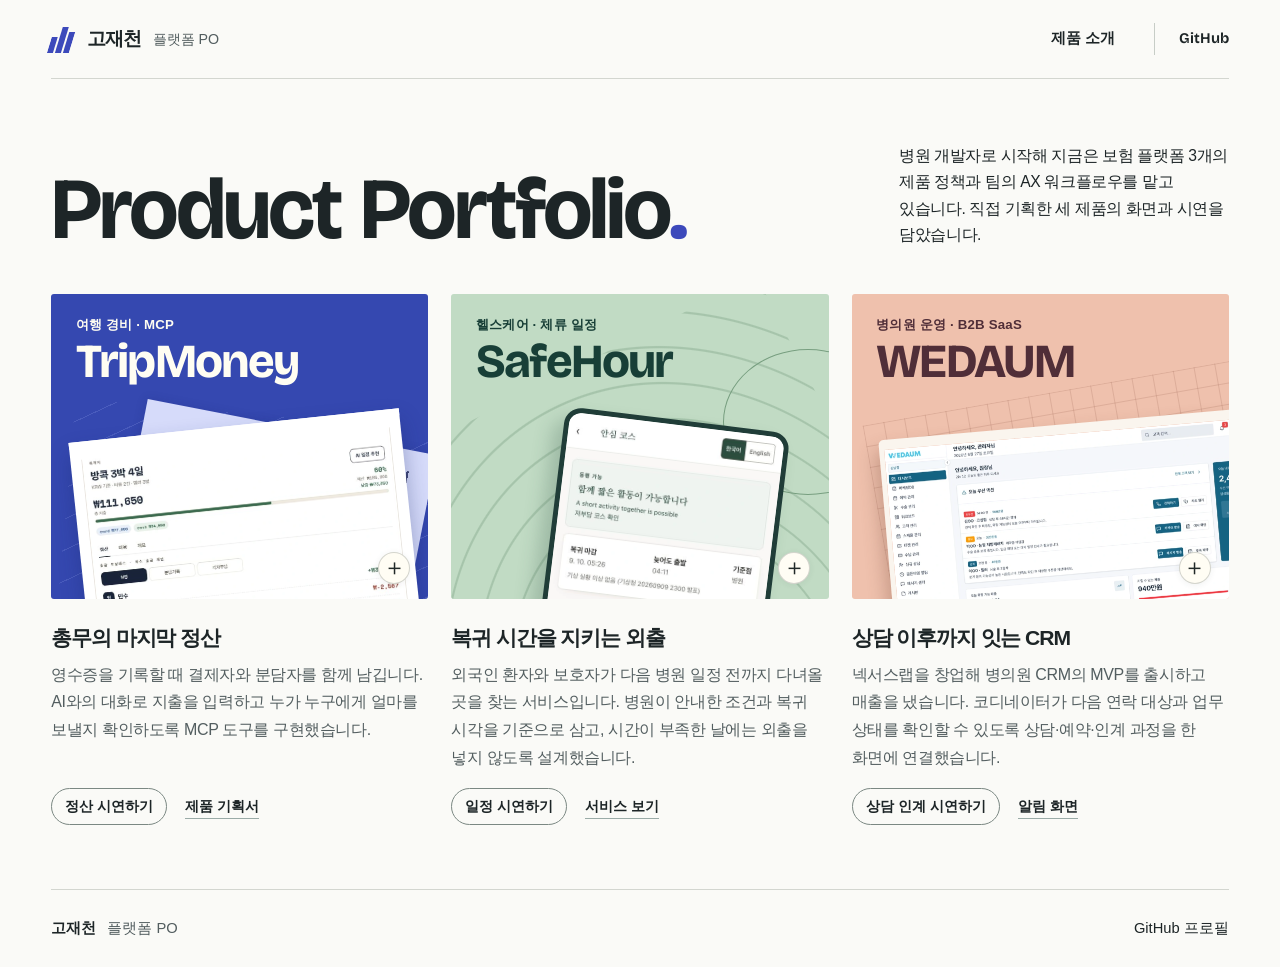
==== docs/index.html @ 334db0d6 "GitHub 프로필에 제품 포트폴리오와 개별 시연 링크 추가" ====
<!DOCTYPE html>
<html lang="ko">
  <head>
    <meta charset="utf-8">
    <meta name="viewport" content="width=device-width, initial-scale=1">
    <title>
      고재천 · Product Portfolio
    </title>
    <meta name="description" content="플랫폼 PO 고재천이 기획한 TripMoney, SafeHour, WEDAUM의 실제 제품 화면과 체험형 프로토타입.">
    <meta name="theme-color" content="#f9f9f6">
    <link rel="stylesheet" href="assets/style.css">
  </head>
  <body id="top" class="landing">
    <a class="skip" href="#products">제품으로 건너뛰기</a>
    <header class="mast wrap">
      <a class="identity" href="#top" aria-label="고재천 포트폴리오 처음으로"><span class="monogram" aria-hidden="true"><i></i><i></i><i></i></span><b>고재천</b><span class="identity-role">플랫폼 PO</span></a>
      <nav aria-label="주 메뉴">
        <a href="#products">제품 소개</a><a class="github" href="https://github.com/kojaecheon" target="_blank" rel="noopener noreferrer">GitHub</a>
      </nav>
    </header>
    <main>
      <div class="wrap">
        <section class="hero" aria-labelledby="title">
          <h1 id="title" lang="en">
            Product<br class="hero-break">
            Portfolio<span>.</span>
          </h1>
          <p>
            병원 개발자로 시작해 지금은 보험 플랫폼 3개의 제품 정책과 팀의 AX 워크플로우를 맡고 있습니다. 직접 기획한 세 제품의 화면과 시연을 담았습니다.
          </p>
        </section>
        <section id="products" class="products" aria-label="대표 제품">
          <article>
            <button class="cover trip-cover" type="button" data-zoom="trip" aria-label="TripMoney 정산 화면 확대"><span class="cover-category">여행 경비 · MCP</span><span class="wordmark" lang="en">TripMoney</span> <span class="ticket-back" aria-hidden="true"></span><span class="trip-shot shot"><img id="img-trip" src="assets/trip.webp" alt="TripMoney 방콕 여행 예산과 세 명의 정산 잔액"></span><span class="zoom-icon" aria-hidden="true">＋</span></button>
            <div class="summary">
              <h2>
                총무의 마지막 정산
              </h2>
              <p>
                영수증을 기록할 때 결제자와 분담자를 함께 남깁니다. AI와의 대화로 지출을 입력하고 누가 누구에게 얼마를 보낼지 확인하도록 MCP 도구를 구현했습니다.
              </p>
              <div class="actions">
                <a class="try" href="demos/tripmoney.html" target="_blank" rel="noopener noreferrer" aria-label="TripMoney 정산 시연하기 (새 탭)">정산 시연하기</a><a href="https://github.com/kojaecheon/tripmoney-mcp/blob/main/docs/PRODUCT-STRATEGY-2026-06-29.md" target="_blank" rel="noopener noreferrer">제품 기획서</a>
              </div>
            </div>
          </article>
          <article>
            <button class="cover safe-cover" type="button" data-zoom="safe" aria-label="SafeHour 안심 코스 화면 확대"><span class="cover-category">헬스케어 · 체류 일정</span><span class="wordmark" lang="en">SafeHour</span> <span class="safe-orbit" aria-hidden="true"></span><span class="safe-shot shot"><img id="img-safe" src="assets/safe.webp" alt="SafeHour 안심 코스에 표시된 병원 복귀 마감과 출발 시각"></span><span class="zoom-icon" aria-hidden="true">＋</span></button>
            <div class="summary">
              <h2>
                복귀 시간을 지키는 외출
              </h2>
              <p>
                외국인 환자와 보호자가 다음 병원 일정 전까지 다녀올 곳을 찾는 서비스입니다. 병원이 안내한 조건과 복귀 시각을 기준으로 삼고, 시간이 부족한 날에는 외출을 넣지 않도록 설계했습니다.
              </p>
              <div class="actions">
                <a class="try" href="demos/safehour.html" target="_blank" rel="noopener noreferrer" aria-label="SafeHour 일정 시연하기 (새 탭)">일정 시연하기</a><a href="https://safehour.vercel.app/" target="_blank" rel="noopener noreferrer">서비스 보기</a>
              </div>
            </div>
          </article>
          <article>
            <button class="cover wed-cover" type="button" data-zoom="wed" aria-label="WEDAUM 상담 대시보드 확대"><span class="cover-category">병의원 운영 · B2B SaaS</span><span class="wordmark" lang="en">WEDAUM</span> <span class="wed-grid" aria-hidden="true"></span><span class="wed-shot shot"><img id="img-wed" src="assets/wedaum.webp" alt="WEDAUM의 상담 우선순위와 후속 조치 대시보드"></span><span class="zoom-icon" aria-hidden="true">＋</span></button>
            <div class="summary">
              <h2>
                상담 이후까지 잇는 CRM
              </h2>
              <p>
                넥서스랩을 창업해 병의원 CRM의 MVP를 출시하고 매출을 냈습니다. 코디네이터가 다음 연락 대상과 업무 상태를 확인할 수 있도록 상담·예약·인계 과정을 한 화면에 연결했습니다.
              </p>
              <div class="actions">
                <a class="try" href="demos/wedaum.html" target="_blank" rel="noopener noreferrer" aria-label="WEDAUM 상담 인계 시연하기 (새 탭)">상담 인계 시연하기</a><a href="https://proposal.wedaum.com/img/crm/02-golden-time.webp?v=2" target="_blank" rel="noopener noreferrer">알림 화면</a>
              </div>
            </div>
          </article>
        </section>
      </div>
    </main>
    <footer class="foot wrap">
      <b>고재천 <span>플랫폼 PO</span></b><a href="https://github.com/kojaecheon" target="_blank" rel="noopener noreferrer">GitHub 프로필</a>
    </footer>
    <dialog id="viewer" aria-labelledby="viewer-title">
      <div class="viewer-head">
        <h2 id="viewer-title">
          제품 화면
        </h2><button id="close-viewer" type="button">닫기</button>
      </div><img id="large-shot" src="assets/trip.webp" alt="">
    </dialog>
    <script src="assets/gallery.js"></script>
  </body>
</html>
---- docs/assets/style.css ----
@font-face {
  font-family: Bricolage;
  src: url("bricolage.ttf") format("truetype");
  font-weight: 400 800;
  font-display: swap;
}
:root {
  color-scheme: light;
  --paper: #fafaf7;
  --ink: #1d2527;
  --muted: #535e60;
  --line: #d3d6d0;
  --blue: #3c49bb;
  --display: Bricolage, "Avenir Next", sans-serif;
  --body: "Apple SD Gothic Neo","Malgun Gothic","Noto Sans KR",sans-serif;
}
* { box-sizing: border-box; }
html { scroll-behavior: smooth; scroll-padding-top: 24px; }
body { margin: 0; background: var(--paper); color: var(--ink); font: 1rem/1.6 var(--body); word-break: keep-all; overflow-wrap: break-word; }
button, input, select { font: inherit; color: inherit; }
button, select, input[type=checkbox] { cursor: pointer; }
button, a { -webkit-tap-highlight-color: transparent; }
a { color: inherit; text-underline-offset: .25em; }
button:focus-visible, a:focus-visible, input:focus-visible, select:focus-visible { outline: 3px solid #536bea; outline-offset: 4px; }
[hidden] { display: none !important; }
.wrap { width: min(calc(100% - 8vw), 1320px); margin-inline: auto; }
.skip { position: absolute; z-index: 5; top: 6px; left: 6px; padding: 8px; background: white; transform: translateY(-180%); }
.skip:focus { transform: none; }
.mast, .mast nav, .identity, .foot, .actions, .result-head, .wed-actions, .viewer-head { display: flex; align-items: center; }
.mast { min-height: 79px; justify-content: space-between; gap: 16px; border-bottom: 1px solid var(--line); }
.mast a, .foot a, .actions a { text-decoration: none; }
.mast nav { gap: clamp(18px, 3vw, 45px); }
.mast nav a { font-size: .92rem; font-weight: 650; }
.mast .github { padding: 4px 0 4px 24px; border-left: 1px solid #c7cdc7; font-family: var(--display); }
.identity { gap: 12px; }
.identity b { font-size: 1.19rem; letter-spacing: -.065em; }
.identity-role { font-size: .89rem; color: var(--muted); }
.monogram { display: inline-flex; height: 27px; align-items: flex-end; gap: 2px; margin-right: 2px; transform: skew(-17deg); overflow: hidden; }
.monogram i { background: var(--blue); width: 6px; height: 16px; }
.monogram i:nth-child(2) { height: 26px; }
.monogram i:nth-child(3) { height: 21px; }
.hero { padding: clamp(44px, 5vw, 80px) 0 clamp(32px, 3.6vw, 56px); display: grid; grid-template-columns: 1fr minmax(210px, 28%); align-items: end; gap: 3.2vw; }
h1, h2, p, figure { margin: 0; }
.hero h1 { font: 700 clamp(3.55rem, 6.8vw, 7rem)/.88 var(--display); letter-spacing: -.035em; word-spacing: .045em; }
.hero h1 span, .studio-heading h1 span { color: var(--blue); }
.hero-break { display: none; }
.hero p { font-size: clamp(.98rem, 1.13vw, 1.1rem); line-height: 1.68; letter-spacing: -.025em; }
.products { display: grid; grid-template-columns: repeat(3,minmax(0,1fr)); gap: clamp(15px, 1.8vw, 28px); }
.products article { min-width: 0; display: flex; flex-direction: column; }
.cover { width: 100%; aspect-ratio: 1.24; min-height: 220px; isolation: isolate; position: relative; overflow: hidden; display: block; border: none; border-radius: 3px; padding: 0; text-align: left; }
.cover-category, .wordmark { position: absolute; z-index: 2; left: 6.5%; }
.cover-category { top: 6.5%; font-size: .83rem; letter-spacing: .015em; font-weight: 650; }
.wordmark { top: 15%; font: 740 clamp(2.35rem, 3.7vw, 3.9rem)/.94 var(--display); letter-spacing: -.038em; }
.trip-cover { background: #3548b0; color: #fffdf2; }
.trip-cover::before { content: ""; position: absolute; inset: 40% -12% -30% 3%; background: repeating-linear-gradient(150deg, transparent 0 20px, #909fea3b 20px 21px, transparent 21px 28px); transform: rotate(5deg); }
.ticket-back { position: absolute; top: 43%; left: 19%; width: 78%; height: 76%; background-color: #d6dbfa; transform: rotate(11deg); box-shadow: -1px 0 10px #1b246b30; }
.ticket-back::before { content: ""; position:absolute; inset:9% 8%; background: repeating-linear-gradient(90deg, #404775 0 2px,transparent 2px 5px,#404775 5px 6px,transparent 6px 9px) 100% 0 / 45% 12px no-repeat; }
.shot { position: absolute; display:block; overflow: hidden; transform-origin: center 40%; transition: transform .3s ease-out; }
.shot img { width: 100%; height: auto; display: block; }
.trip-shot { width: 88%; top: 43%; left: 7%; background: #fff; padding: 3% 3% 8%; border-top: 7px solid #fff; box-shadow: 0 12px 22px #17286855; transform: rotate(-6deg); }
.safe-cover { color: #183f37; background: #c1dbc4; }
.safe-cover::before { content:""; position:absolute; inset:26% -15% -70% -28%; background: repeating-radial-gradient(ellipse at 55% 78%, transparent 0 16px, #70977955 17px 18px, transparent 19px 32px); transform: rotate(-27deg); }
.safe-orbit { position:absolute; width: 45%; height: 48%; right:-17%; top:18%; border: 1px solid #789f80; border-radius: 50%; }
.safe-shot { top: 41%; width: 60%; left: 26%; border: 5px solid #203d38; border-radius: 17px; background: #f7faf6; box-shadow: -10px 12px 18px #33584940; transform: rotate(7deg); }
.wed-cover { color: #502e38; background: #efc1ad; }
.wed-grid { position:absolute; bottom:-31%; right:-14%; width:105%; height:100%; background-image:linear-gradient(#aa756344 1px,transparent 1px),linear-gradient(90deg,#aa756344 1px,transparent 1px); background-size: 21px 21px; transform: rotate(-10deg); }
.wed-shot { width: 110%; top: 42%; left: 9%; border: 5px solid #faf5ee; border-top: 10px solid #faf5ee; border-radius: 5px; box-shadow: -5px 10px 18px #73473550; transform: rotate(-5deg); }
.zoom-icon { position:absolute; bottom: 4.8%; right:4.8%; z-index:3; width:32px; height:32px; border:1px solid #47504b3b; border-radius:50%; background:#fffdf4; color:#202928; text-align:center; font: 400 1.45rem/29px var(--body); box-shadow:0 1px 6px #24333312; }
@media (hover: hover) {
 .cover:hover .shot { transform: translateY(-4px) rotate(0); }
 .mast nav a:hover, .foot a:hover, .actions a:hover { color: var(--blue); }
}
.summary { padding: clamp(16px,2vw,26px) 0 0; display:flex; flex-direction:column; flex:1; align-items:flex-start; }
.summary h2 { line-height:1.3; font-size:clamp(1.21rem,1.65vw,1.58rem); letter-spacing:-.052em; }
.summary p { margin: 9px 0 17px; color:var(--muted); line-height:1.73; font-size:1rem; letter-spacing:-.025em; }
.actions { gap: 18px; margin-top:auto; }
.actions a { font-size:.9rem; border-bottom:1px solid #9aaba7; font-weight:600; }
.actions .try { display:inline-block; padding:6px 13px; border:1px solid #7b8883; border-radius:30px; font-weight:700; }
.studio { margin-top:0; border-top:1px solid var(--line); background:#eeefea; padding: clamp(35px,4.7vw,70px) 0 clamp(44px,5vw,76px); }
.studio-heading { display:flex; justify-content:space-between; align-items:end; flex-wrap:wrap; gap: 10px 26px; }
.kicker { font:700 .8rem/1.5 var(--display); letter-spacing:.13em; color:#38458e; margin:0 0 8px; }
.studio-heading h1 { margin:0; letter-spacing:-.075em; font-size:clamp(2rem,3.3vw,3.3rem); line-height:1.12; }
.studio-heading>p { font-size:.97rem; color:var(--muted); }
.demo-panel { display:grid; grid-template-columns: minmax(0, .92fr) minmax(0, 1.08fr); gap:clamp(30px,5.5vw,90px); padding:36px 0 0; align-items:start; }
.controls h2 { font-size:clamp(1.35rem,2vw,1.75rem); letter-spacing:-.055em; line-height:1.35; }
.controls>p { margin:7px 0 20px; color:var(--muted); max-width:34em; }
.controls label:not(.checks label), legend { font-weight:700; font-size:.95rem; display:block; margin-bottom:5px; }
.controls select, .amount-wrap { width:100%; border:1px solid #a8b2ac; border-radius:5px; background-color:#fcfdf9; }
.controls select { padding:9px 40px 9px 12px; appearance:none; background-image:linear-gradient(45deg,transparent 50%,#4e5d59 50%),linear-gradient(135deg,#4e5d59 50%,transparent 50%);background-position:calc(100% - 18px) 54%,calc(100% - 13px) 54%; background-size:5px 5px;background-repeat:no-repeat; }
.controls select + label { margin-top:12px; }
.amount-wrap { display:flex; align-items:center; padding: 5px 13px; }
.amount-wrap input { min-width:0; width:100%; border:0; background:transparent; outline-offset:0; padding:3px; font-variant-numeric:tabular-nums; }
fieldset { border:0; padding:0; margin:16px 0 0; }
legend { padding:0; }
.checks { display:flex; align-items:center; flex-wrap:wrap; gap:8px; }
.checks label, .fixed { display:inline-flex; align-items:center; gap:5px; padding:7px 10px; border:1px solid #bbc6be; border-radius:4px; background:#f9fbf6; font-size:.92rem; }
.checks label { cursor:pointer; }
.fixed { background:#e1e6de; }
.checks input { accent-color:var(--blue); width:1rem; height:1rem; }
.result { --accent:#34469b; border:1px solid #c9cfc7; background:#fcfcf8; border-radius:6px; padding:clamp(18px,2.2vw,32px); }
.safe-result { --accent:#27634c; }
.wed-result { --accent:#954c4f; }
.result-head { justify-content:space-between; padding-bottom:10px; border-bottom:1px solid var(--line); gap:8px; font-size:.95rem; }
.result-head>span, .value>span, small { color:var(--muted); font-size:.88rem; }
.value { margin:16px 0 15px; }
.value>span, .value>strong { display:block; }
.value>strong { font-size:clamp(2rem,3.2vw,3.15rem); line-height:1.16; letter-spacing:-.065em; color:var(--accent); font-family:var(--display),var(--body); }
.result-list>div { padding:7px 0; border-top:1px solid #e0e3dc; display:flex; justify-content:space-between; align-items:baseline; gap:12px; }
.result-list b { font-size:.96rem; }
.result-list span { color:var(--muted); font-size:.9rem; text-align:right; }
.result-list .empty { font-size:.96rem; color:var(--muted); }
.result small:not(:empty), .error:not([hidden]) { display:block; margin-top:8px; }
.error { color:#912e25; }
.wed-actions { gap:16px; margin:16px 0 0; }
.primary { background:var(--ink); color:#fafbf7; padding:7px 17px; border:1px solid var(--ink); border-radius:4px; }
.primary:disabled { opacity:.55; cursor:default; }
.reset { border:0; border-bottom:1px solid #5c6a62; background:transparent; padding:2px 0; }
.foot { min-height:78px; justify-content:space-between; gap:16px; font-size:.92rem; }
.foot b span { margin-left:7px; font-weight:400; color:var(--muted); }
dialog { padding:0; border:1px solid #acb5ad; border-radius:8px; color:var(--ink); background:var(--paper); width:fit-content; max-width:min(92vw,1120px); max-height:92vh; overflow:auto; }
dialog::backdrop { background:#162023bd; }
.viewer-head { justify-content:space-between; gap:22px; padding:10px 16px; }
.viewer-head h2 { font-size:1.05rem; }
.viewer-head button { border:1px solid #9ba79d; border-radius:4px; background:transparent; padding:3px 12px; }
dialog img { display:block; max-width:100%; width:auto; max-height:77vh; object-fit:contain; margin:auto; }
@media(max-width:950px) and (min-width:721px) {
 .hero { grid-template-columns: 1fr 32%; }
 .hero h1 { font-size:6.8vw; }
 .cover { min-height:200px; }
 .summary p { font-size:1rem; }
 .actions { gap:9px; }
}
@media(max-width:720px) {
 .wrap { width: min(calc(100% - 38px), 520px); }
 .mast { min-height:64px; gap:8px; }
 .mast nav { gap:14px; }
 .mast nav a { font-size:.85rem; }
 .mast .github { display:none; }
 .identity { gap:7px; }
 .identity-role { display:none; }
 .hero { display:block; padding:38px 0 26px; }
 .hero h1 { font-size:clamp(2.8rem,9.5vw,3.9rem); }
 .hero p { margin-top:18px; max-width:32em; }
 .products { grid-template-columns:1fr; gap:29px; }
 .cover { aspect-ratio:1.65; min-height:0; }
 .wordmark { font-size:clamp(2.7rem,8.9vw,3.6rem); top:18%; }
 .trip-shot { width:70%; top:46%; left:20%; }
 .safe-shot { width:45%; top:39%; left:43%; }
 .wed-shot { width:86%; top:43%; left:17%; }
 .summary { padding-top:14px; }
 .summary p { margin:6px 0 12px; }

 .demo-panel { grid-template-columns:1fr; gap:20px; padding-top:22px; }
 .foot { min-height:60px; }
}
@media(max-width:355px) {
 .wrap { width:calc(100% - 26px); }
 .mast nav { gap:8px; }
}
@media(prefers-reduced-motion:reduce) {
 html { scroll-behavior:auto; }
 *, *::before, *::after { transition:none !important; }
}
.landing .foot { margin-top:clamp(36px,5vw,70px); border-top:1px solid var(--line); }
.demo-page .studio { min-height:65vh; border-top:0; padding-top:clamp(30px,4vw,60px); }
.demo-page .demo-panel { margin-top:20px; border-top:1px solid var(--line); }
.demo-page .kicker { text-transform:uppercase; }
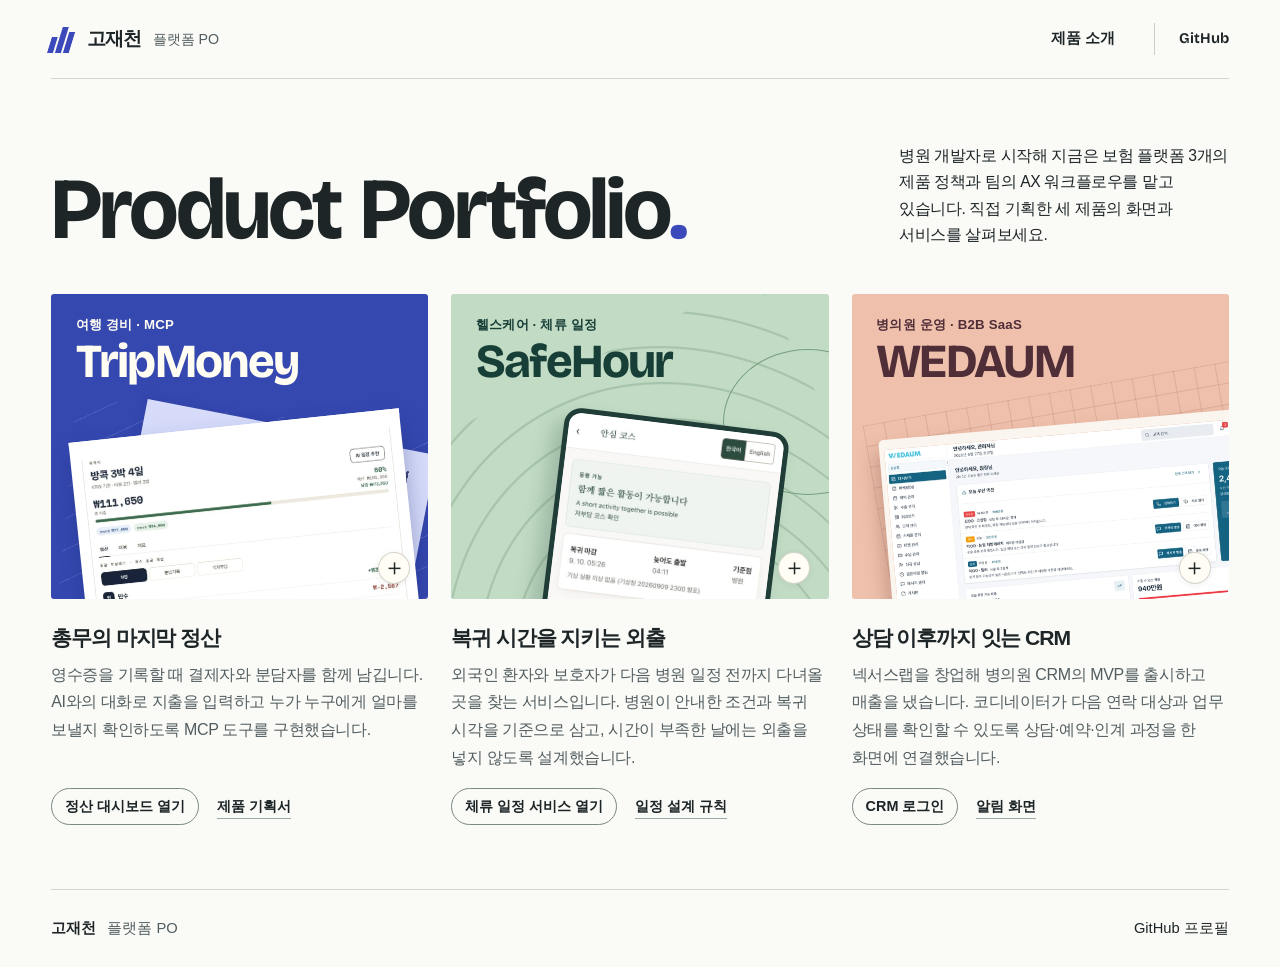
==== commit 90bd8f12: "포트폴리오 버튼을 각 제품의 실제 서비스로 연결" ====
--- a/docs/index.html
+++ b/docs/index.html
@@ -6,7 +6,7 @@
     <title>
       고재천 · Product Portfolio
     </title>
-    <meta name="description" content="플랫폼 PO 고재천이 기획한 TripMoney, SafeHour, WEDAUM의 실제 제품 화면과 체험형 프로토타입.">
+    <meta name="description" content="플랫폼 PO 고재천이 기획한 TripMoney, SafeHour, WEDAUM의 실제 제품 화면과 서비스 바로가기.">
     <meta name="theme-color" content="#f9f9f6">
     <link rel="stylesheet" href="assets/style.css">
   </head>
@@ -26,7 +26,7 @@
             Portfolio<span>.</span>
           </h1>
           <p>
-            병원 개발자로 시작해 지금은 보험 플랫폼 3개의 제품 정책과 팀의 AX 워크플로우를 맡고 있습니다. 직접 기획한 세 제품의 화면과 시연을 담았습니다.
+            병원 개발자로 시작해 지금은 보험 플랫폼 3개의 제품 정책과 팀의 AX 워크플로우를 맡고 있습니다. 직접 기획한 세 제품의 화면과 서비스를 살펴보세요.
           </p>
         </section>
         <section id="products" class="products" aria-label="대표 제품">
@@ -40,7 +40,7 @@
                 영수증을 기록할 때 결제자와 분담자를 함께 남깁니다. AI와의 대화로 지출을 입력하고 누가 누구에게 얼마를 보낼지 확인하도록 MCP 도구를 구현했습니다.
               </p>
               <div class="actions">
-                <a class="try" href="demos/tripmoney.html" target="_blank" rel="noopener noreferrer" aria-label="TripMoney 정산 시연하기 (새 탭)">정산 시연하기</a><a href="https://github.com/kojaecheon/tripmoney-mcp/blob/main/docs/PRODUCT-STRATEGY-2026-06-29.md" target="_blank" rel="noopener noreferrer">제품 기획서</a>
+                <a class="try" href="https://tripmoney-alpha.vercel.app/prototype" target="_blank" rel="noopener noreferrer" aria-label="TripMoney 정산 대시보드 열기 (새 탭)">정산 대시보드 열기</a><a href="https://github.com/kojaecheon/tripmoney-mcp/blob/main/docs/PRODUCT-STRATEGY-2026-06-29.md" target="_blank" rel="noopener noreferrer">제품 기획서</a>
               </div>
             </div>
           </article>
@@ -54,7 +54,7 @@
                 외국인 환자와 보호자가 다음 병원 일정 전까지 다녀올 곳을 찾는 서비스입니다. 병원이 안내한 조건과 복귀 시각을 기준으로 삼고, 시간이 부족한 날에는 외출을 넣지 않도록 설계했습니다.
               </p>
               <div class="actions">
-                <a class="try" href="demos/safehour.html" target="_blank" rel="noopener noreferrer" aria-label="SafeHour 일정 시연하기 (새 탭)">일정 시연하기</a><a href="https://safehour.vercel.app/" target="_blank" rel="noopener noreferrer">서비스 보기</a>
+                <a class="try" href="https://safehour.vercel.app/" target="_blank" rel="noopener noreferrer" aria-label="SafeHour 체류 일정 서비스 열기 (새 탭)">체류 일정 서비스 열기</a><a href="https://github.com/kojaecheon/safehour/blob/main/docs/platform/ITINERARY_RULES.md" target="_blank" rel="noopener noreferrer">일정 설계 규칙</a>
               </div>
             </div>
           </article>
@@ -68,7 +68,7 @@
                 넥서스랩을 창업해 병의원 CRM의 MVP를 출시하고 매출을 냈습니다. 코디네이터가 다음 연락 대상과 업무 상태를 확인할 수 있도록 상담·예약·인계 과정을 한 화면에 연결했습니다.
               </p>
               <div class="actions">
-                <a class="try" href="demos/wedaum.html" target="_blank" rel="noopener noreferrer" aria-label="WEDAUM 상담 인계 시연하기 (새 탭)">상담 인계 시연하기</a><a href="https://proposal.wedaum.com/img/crm/02-golden-time.webp?v=2" target="_blank" rel="noopener noreferrer">알림 화면</a>
+                <a class="try" href="https://wedaum-crm-2026.vercel.app/" target="_blank" rel="noopener noreferrer" aria-label="WEDAUM CRM 로그인 (새 탭)">CRM 로그인</a><a href="https://proposal.wedaum.com/img/crm/02-golden-time.webp?v=2" target="_blank" rel="noopener noreferrer">알림 화면</a>
               </div>
             </div>
           </article>
--- a/docs/assets/style.css
+++ b/docs/assets/style.css
@@ -26,7 +26,7 @@
 .wrap { width: min(calc(100% - 8vw), 1320px); margin-inline: auto; }
 .skip { position: absolute; z-index: 5; top: 6px; left: 6px; padding: 8px; background: white; transform: translateY(-180%); }
 .skip:focus { transform: none; }
-.mast, .mast nav, .identity, .foot, .actions, .result-head, .wed-actions, .viewer-head { display: flex; align-items: center; }
+.mast, .mast nav, .identity, .foot, .actions, .viewer-head { display: flex; align-items: center; }
 .mast { min-height: 79px; justify-content: space-between; gap: 16px; border-bottom: 1px solid var(--line); }
 .mast a, .foot a, .actions a { text-decoration: none; }
 .mast nav { gap: clamp(18px, 3vw, 45px); }
@@ -42,7 +42,7 @@
 .hero { padding: clamp(44px, 5vw, 80px) 0 clamp(32px, 3.6vw, 56px); display: grid; grid-template-columns: 1fr minmax(210px, 28%); align-items: end; gap: 3.2vw; }
 h1, h2, p, figure { margin: 0; }
 .hero h1 { font: 700 clamp(3.55rem, 6.8vw, 7rem)/.88 var(--display); letter-spacing: -.035em; word-spacing: .045em; }
-.hero h1 span, .studio-heading h1 span { color: var(--blue); }
+.hero h1 span { color: var(--blue); }
 .hero-break { display: none; }
 .hero p { font-size: clamp(.98rem, 1.13vw, 1.1rem); line-height: 1.68; letter-spacing: -.025em; }
 .products { display: grid; grid-template-columns: repeat(3,minmax(0,1fr)); gap: clamp(15px, 1.8vw, 28px); }
@@ -76,45 +76,6 @@
 .actions { gap: 18px; margin-top:auto; }
 .actions a { font-size:.9rem; border-bottom:1px solid #9aaba7; font-weight:600; }
 .actions .try { display:inline-block; padding:6px 13px; border:1px solid #7b8883; border-radius:30px; font-weight:700; }
-.studio { margin-top:0; border-top:1px solid var(--line); background:#eeefea; padding: clamp(35px,4.7vw,70px) 0 clamp(44px,5vw,76px); }
-.studio-heading { display:flex; justify-content:space-between; align-items:end; flex-wrap:wrap; gap: 10px 26px; }
-.kicker { font:700 .8rem/1.5 var(--display); letter-spacing:.13em; color:#38458e; margin:0 0 8px; }
-.studio-heading h1 { margin:0; letter-spacing:-.075em; font-size:clamp(2rem,3.3vw,3.3rem); line-height:1.12; }
-.studio-heading>p { font-size:.97rem; color:var(--muted); }
-.demo-panel { display:grid; grid-template-columns: minmax(0, .92fr) minmax(0, 1.08fr); gap:clamp(30px,5.5vw,90px); padding:36px 0 0; align-items:start; }
-.controls h2 { font-size:clamp(1.35rem,2vw,1.75rem); letter-spacing:-.055em; line-height:1.35; }
-.controls>p { margin:7px 0 20px; color:var(--muted); max-width:34em; }
-.controls label:not(.checks label), legend { font-weight:700; font-size:.95rem; display:block; margin-bottom:5px; }
-.controls select, .amount-wrap { width:100%; border:1px solid #a8b2ac; border-radius:5px; background-color:#fcfdf9; }
-.controls select { padding:9px 40px 9px 12px; appearance:none; background-image:linear-gradient(45deg,transparent 50%,#4e5d59 50%),linear-gradient(135deg,#4e5d59 50%,transparent 50%);background-position:calc(100% - 18px) 54%,calc(100% - 13px) 54%; background-size:5px 5px;background-repeat:no-repeat; }
-.controls select + label { margin-top:12px; }
-.amount-wrap { display:flex; align-items:center; padding: 5px 13px; }
-.amount-wrap input { min-width:0; width:100%; border:0; background:transparent; outline-offset:0; padding:3px; font-variant-numeric:tabular-nums; }
-fieldset { border:0; padding:0; margin:16px 0 0; }
-legend { padding:0; }
-.checks { display:flex; align-items:center; flex-wrap:wrap; gap:8px; }
-.checks label, .fixed { display:inline-flex; align-items:center; gap:5px; padding:7px 10px; border:1px solid #bbc6be; border-radius:4px; background:#f9fbf6; font-size:.92rem; }
-.checks label { cursor:pointer; }
-.fixed { background:#e1e6de; }
-.checks input { accent-color:var(--blue); width:1rem; height:1rem; }
-.result { --accent:#34469b; border:1px solid #c9cfc7; background:#fcfcf8; border-radius:6px; padding:clamp(18px,2.2vw,32px); }
-.safe-result { --accent:#27634c; }
-.wed-result { --accent:#954c4f; }
-.result-head { justify-content:space-between; padding-bottom:10px; border-bottom:1px solid var(--line); gap:8px; font-size:.95rem; }
-.result-head>span, .value>span, small { color:var(--muted); font-size:.88rem; }
-.value { margin:16px 0 15px; }
-.value>span, .value>strong { display:block; }
-.value>strong { font-size:clamp(2rem,3.2vw,3.15rem); line-height:1.16; letter-spacing:-.065em; color:var(--accent); font-family:var(--display),var(--body); }
-.result-list>div { padding:7px 0; border-top:1px solid #e0e3dc; display:flex; justify-content:space-between; align-items:baseline; gap:12px; }
-.result-list b { font-size:.96rem; }
-.result-list span { color:var(--muted); font-size:.9rem; text-align:right; }
-.result-list .empty { font-size:.96rem; color:var(--muted); }
-.result small:not(:empty), .error:not([hidden]) { display:block; margin-top:8px; }
-.error { color:#912e25; }
-.wed-actions { gap:16px; margin:16px 0 0; }
-.primary { background:var(--ink); color:#fafbf7; padding:7px 17px; border:1px solid var(--ink); border-radius:4px; }
-.primary:disabled { opacity:.55; cursor:default; }
-.reset { border:0; border-bottom:1px solid #5c6a62; background:transparent; padding:2px 0; }
 .foot { min-height:78px; justify-content:space-between; gap:16px; font-size:.92rem; }
 .foot b span { margin-left:7px; font-weight:400; color:var(--muted); }
 dialog { padding:0; border:1px solid #acb5ad; border-radius:8px; color:var(--ink); background:var(--paper); width:fit-content; max-width:min(92vw,1120px); max-height:92vh; overflow:auto; }
@@ -150,7 +111,6 @@
  .summary { padding-top:14px; }
  .summary p { margin:6px 0 12px; }
 
- .demo-panel { grid-template-columns:1fr; gap:20px; padding-top:22px; }
  .foot { min-height:60px; }
 }
 @media(max-width:355px) {
@@ -162,6 +122,3 @@
  *, *::before, *::after { transition:none !important; }
 }
 .landing .foot { margin-top:clamp(36px,5vw,70px); border-top:1px solid var(--line); }
-.demo-page .studio { min-height:65vh; border-top:0; padding-top:clamp(30px,4vw,60px); }
-.demo-page .demo-panel { margin-top:20px; border-top:1px solid var(--line); }
-.demo-page .kicker { text-transform:uppercase; }
